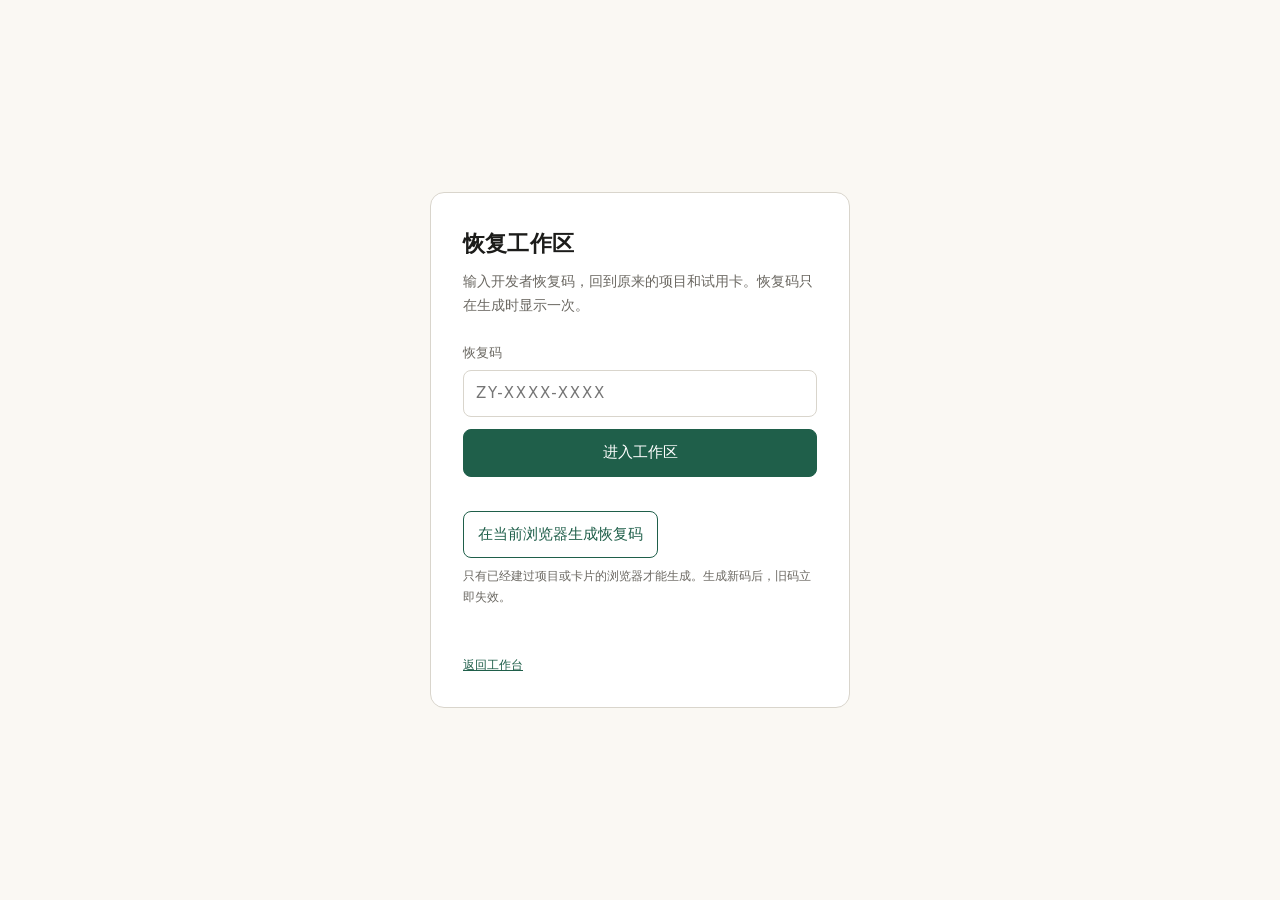
==== recover.html @ ff050733 "Add B2 deployment foundation: schema v2, recovery, health, ops configs - rewrite server.py with env-" ====
<!doctype html>
<html lang="zh-CN">
<head>
<meta charset="utf-8">
<meta name="viewport" content="width=device-width, initial-scale=1">
<title>恢复工作区 · 知遇</title>
<link rel="stylesheet" href="/recover.css">
</head>
<body>
<main class="panel">
  <h1>恢复工作区</h1>
  <p class="lead">输入开发者恢复码，回到原来的项目和试用卡。恢复码只在生成时显示一次。</p>

  <form id="claim-form" class="block">
    <label for="code">恢复码</label>
    <input id="code" name="code" type="text" inputmode="text" autocomplete="off"
           spellcheck="false" placeholder="ZY-XXXX-XXXX" maxlength="13" required>
    <button type="submit">进入工作区</button>
  </form>

  <div class="block">
    <button id="issue" type="button" class="secondary">在当前浏览器生成恢复码</button>
    <p class="hint">只有已经建过项目或卡片的浏览器才能生成。生成新码后，旧码立即失效。</p>
  </div>

  <output id="message" role="alert" class="message"></output>

  <p class="back"><a href="/">返回工作台</a></p>
</main>
<script src="/recover.js"></script>
</body>
</html>
---- recover.css ----
:root {
  color-scheme: light;
  --ink: #1c1c1a;
  --muted: #6b6862;
  --line: #d9d5cc;
  --paper: #faf8f3;
  --accent: #1f5f4a;
  --warn: #8a2b1f;
}

* { box-sizing: border-box; }

body {
  margin: 0;
  min-height: 100vh;
  display: grid;
  place-items: center;
  padding: 24px;
  background: var(--paper);
  color: var(--ink);
  font: 15px/1.7 "Noto Sans SC", "PingFang SC", "Microsoft YaHei", system-ui, sans-serif;
}

.panel {
  width: min(420px, 100%);
  padding: 32px;
  border: 1px solid var(--line);
  border-radius: 14px;
  background: #fff;
}

h1 {
  margin: 0 0 8px;
  font-size: 22px;
  letter-spacing: 0.01em;
}

.lead {
  margin: 0 0 24px;
  color: var(--muted);
  font-size: 14px;
}

.block { margin-bottom: 22px; }

label {
  display: block;
  margin-bottom: 6px;
  font-size: 13px;
  color: var(--muted);
}

input {
  width: 100%;
  padding: 10px 12px;
  border: 1px solid var(--line);
  border-radius: 8px;
  font: inherit;
  letter-spacing: 0.12em;
  text-transform: uppercase;
  background: #fff;
}

input:focus-visible,
button:focus-visible {
  outline: 2px solid var(--accent);
  outline-offset: 2px;
}

button {
  margin-top: 12px;
  width: 100%;
  padding: 10px 14px;
  border: 1px solid var(--accent);
  border-radius: 8px;
  background: var(--accent);
  color: #fff;
  font: inherit;
  cursor: pointer;
}

button.secondary {
  width: auto;
  background: transparent;
  color: var(--accent);
}

button[disabled] { opacity: 0.6; cursor: progress; }

.hint,
.back {
  margin: 8px 0 0;
  color: var(--muted);
  font-size: 12px;
}

.message {
  display: block;
  min-height: 1.4em;
  margin-top: 4px;
  color: var(--warn);
  font-size: 13px;
}

.message.ok { color: var(--accent); }

a { color: var(--accent); }
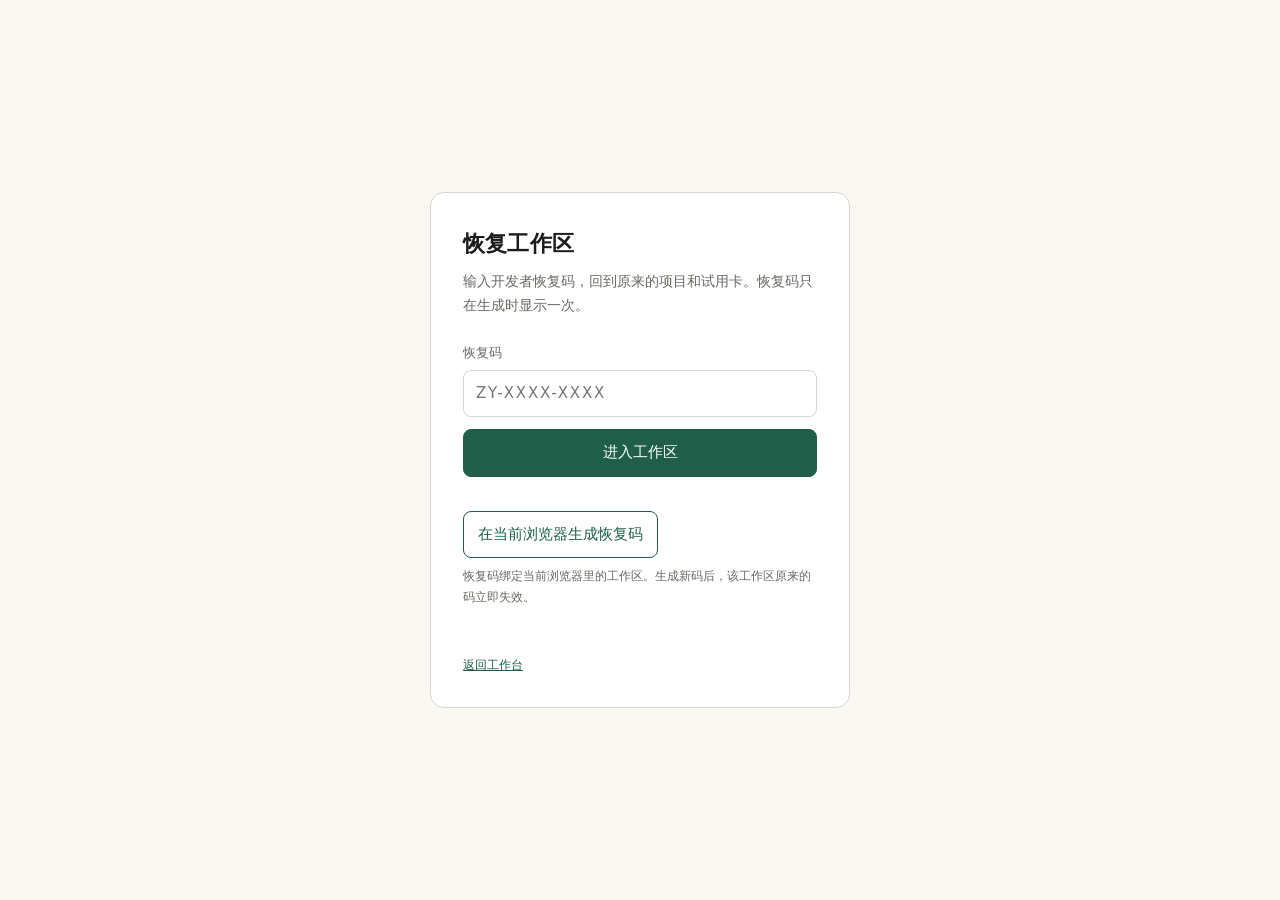
==== commit ce03b884: "Fix rate limit rollback and deployment config gaps - count writes in their own transaction: rejected" ====
--- a/recover.html
+++ b/recover.html
@@ -20,7 +20,7 @@
 
   <div class="block">
     <button id="issue" type="button" class="secondary">在当前浏览器生成恢复码</button>
-    <p class="hint">只有已经建过项目或卡片的浏览器才能生成。生成新码后，旧码立即失效。</p>
+    <p class="hint">恢复码绑定当前浏览器里的工作区。生成新码后，该工作区原来的码立即失效。</p>
   </div>
 
   <output id="message" role="alert" class="message"></output>
